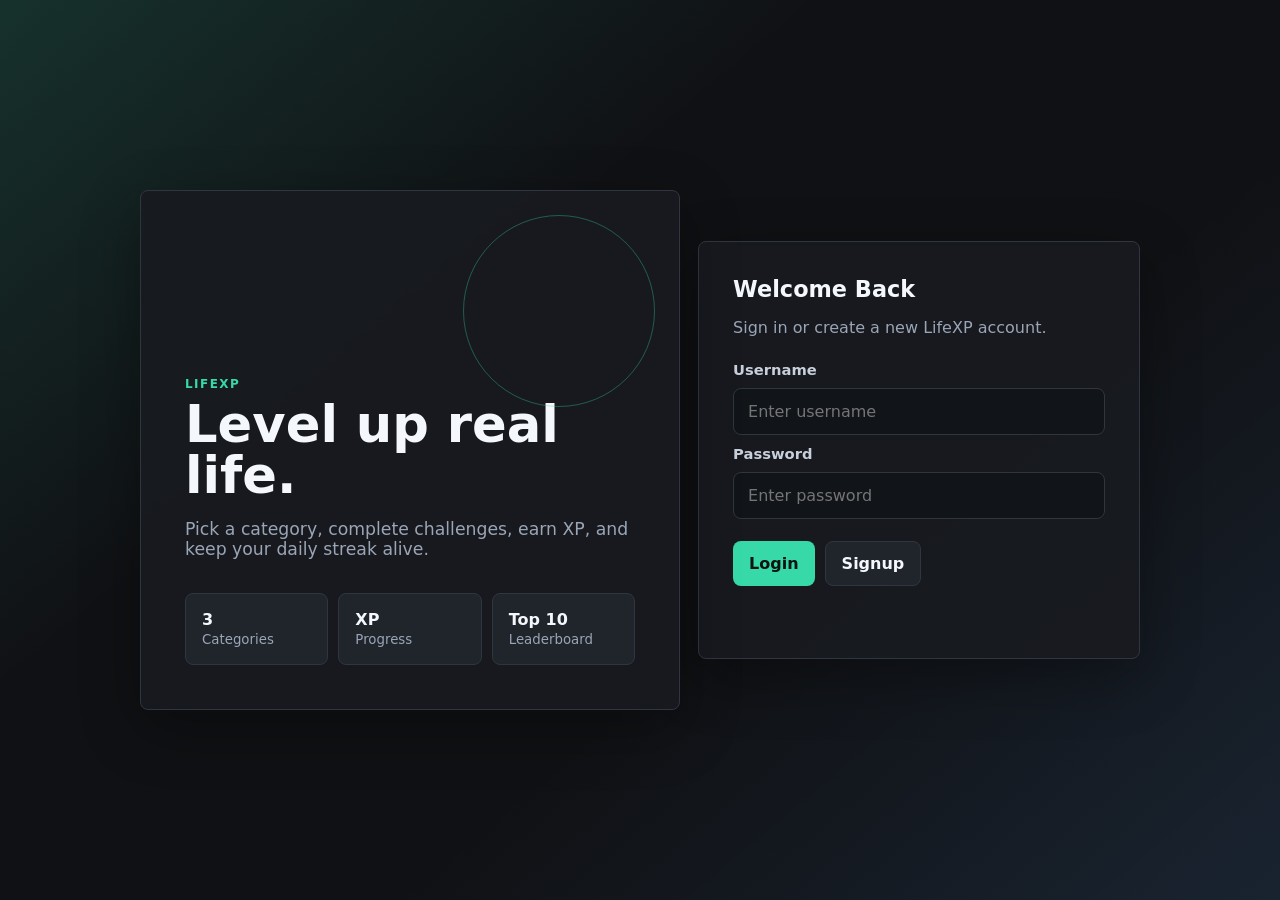
==== index.html @ dc42d2f6 "first commit" ====
<!DOCTYPE html>
<html lang="en">
<head>
  <meta charset="UTF-8">
  <meta name="viewport" content="width=device-width, initial-scale=1.0">
  <title>LifeXP | Login</title>
  <link rel="stylesheet" href="style.css">
</head>
<body class="auth-page">
  <main class="auth-shell">
    <section class="brand-panel">
      <p class="eyebrow">LifeXP</p>
      <h1>Level up real life.</h1>
      <p class="brand-copy">Pick a category, complete challenges, earn XP, and keep your daily streak alive.</p>
      <div class="preview-stats" aria-label="LifeXP stats preview">
        <div>
          <span>3</span>
          <small>Categories</small>
        </div>
        <div>
          <span>XP</span>
          <small>Progress</small>
        </div>
        <div>
          <span>Top 10</span>
          <small>Leaderboard</small>
        </div>
      </div>
    </section>

    <section class="auth-card" aria-labelledby="authTitle">
      <h2 id="authTitle">Welcome Back</h2>
      <p class="muted">Sign in or create a new LifeXP account.</p>

      <form id="authForm" class="form-stack">
        <label for="username">Username</label>
        <input id="username" name="username" type="text" autocomplete="username" placeholder="Enter username" required>

        <label for="password">Password</label>
        <input id="password" name="password" type="password" autocomplete="current-password" placeholder="Enter password" required>

        <div class="button-row">
          <button class="btn primary" type="submit" data-action="login">Login</button>
          <button class="btn secondary" type="button" id="signupBtn">Signup</button>
        </div>
      </form>

      <p id="authMessage" class="message" role="status"></p>
    </section>
  </main>

  <script src="script.js"></script>
</body>
</html>
---- style.css ----
:root {
  --bg: #101114;
  --panel: #181b20;
  --panel-2: #20242b;
  --line: #303640;
  --text: #f4f7fb;
  --muted: #9aa5b5;
  --accent: #38d9a9;
  --accent-2: #5aa9ff;
  --danger: #ff6b6b;
  --warning: #ffd166;
  --shadow: 0 18px 60px rgba(0, 0, 0, 0.32);
}

* {
  box-sizing: border-box;
}

body {
  margin: 0;
  min-height: 100vh;
  font-family: Inter, ui-sans-serif, system-ui, -apple-system, BlinkMacSystemFont, "Segoe UI", sans-serif;
  background: var(--bg);
  color: var(--text);
}

a {
  color: inherit;
  text-decoration: none;
}

button,
input,
select,
textarea {
  font: inherit;
}

.auth-page {
  display: grid;
  place-items: center;
  padding: 24px;
  background:
    linear-gradient(140deg, rgba(56, 217, 169, 0.16), transparent 35%),
    linear-gradient(320deg, rgba(90, 169, 255, 0.12), transparent 38%),
    var(--bg);
}

.auth-shell {
  width: min(1000px, 100%);
  display: grid;
  grid-template-columns: 1.1fr 0.9fr;
  gap: 18px;
  align-items: stretch;
}

.brand-panel,
.auth-card,
.challenge-panel,
.category-panel,
.table-panel,
.form-panel,
.stat-card {
  background: rgba(24, 27, 32, 0.92);
  border: 1px solid var(--line);
  border-radius: 8px;
  box-shadow: var(--shadow);
}

.brand-panel {
  min-height: 520px;
  padding: 44px;
  display: flex;
  flex-direction: column;
  justify-content: flex-end;
  overflow: hidden;
  position: relative;
}

.brand-panel::before {
  content: "";
  position: absolute;
  inset: 24px 24px auto auto;
  width: 190px;
  height: 190px;
  border: 1px solid rgba(56, 217, 169, 0.35);
  border-radius: 50%;
}

.brand-panel h1,
.topbar h1 {
  margin: 0;
  font-size: clamp(2rem, 4vw, 4.6rem);
  line-height: 1;
  letter-spacing: 0;
}

.brand-copy {
  max-width: 560px;
  margin: 18px 0 0;
  color: var(--muted);
  font-size: 1.08rem;
}

.preview-stats {
  display: grid;
  grid-template-columns: repeat(3, 1fr);
  gap: 10px;
  margin-top: 34px;
}

.preview-stats div {
  padding: 16px;
  border: 1px solid var(--line);
  border-radius: 8px;
  background: var(--panel-2);
}

.preview-stats span {
  display: block;
  font-weight: 800;
}

.preview-stats small,
.muted,
.stat-label,
.message,
.user-pill small,
.challenge-card p,
.empty-state p {
  color: var(--muted);
}

.auth-card {
  padding: 34px;
  align-self: center;
}

.auth-card h2,
.challenge-panel h2,
.category-panel h2,
.form-panel h2 {
  margin: 0;
  font-size: 1.4rem;
}

.form-stack {
  display: grid;
  gap: 10px;
  margin-top: 24px;
}

label {
  color: #c8d0dc;
  font-size: 0.92rem;
  font-weight: 700;
}

input,
select,
textarea {
  width: 100%;
  border: 1px solid var(--line);
  border-radius: 8px;
  background: #111419;
  color: var(--text);
  padding: 13px 14px;
  outline: none;
}

input:focus,
select:focus,
textarea:focus {
  border-color: var(--accent);
  box-shadow: 0 0 0 3px rgba(56, 217, 169, 0.15);
}

textarea {
  min-height: 92px;
  resize: vertical;
}

.button-row {
  display: flex;
  gap: 10px;
  flex-wrap: wrap;
  margin-top: 12px;
}

.btn {
  border: 0;
  border-radius: 8px;
  padding: 12px 16px;
  min-height: 44px;
  color: var(--text);
  cursor: pointer;
  font-weight: 800;
  transition: transform 150ms ease, opacity 150ms ease, background 150ms ease;
}

.btn:hover {
  transform: translateY(-1px);
}

.btn:disabled {
  cursor: not-allowed;
  opacity: 0.5;
  transform: none;
}

.primary {
  background: var(--accent);
  color: #061410;
}

.secondary {
  background: var(--panel-2);
  border: 1px solid var(--line);
}

.success {
  background: var(--accent-2);
  color: #06111f;
}

.danger {
  background: var(--danger);
  color: #240707;
}

.compact-btn {
  min-height: 36px;
  padding: 8px 12px;
}

.ghost {
  background: transparent;
  border: 1px solid var(--line);
}

.full-width {
  width: 100%;
}

.message {
  min-height: 22px;
  margin: 16px 0 0;
}

.message.error {
  color: var(--danger);
}

.message.success-text {
  color: var(--accent);
}

.app-shell {
  min-height: 100vh;
  display: grid;
  grid-template-columns: 260px 1fr;
}

.mobile-nav-toggle,
.sidebar-overlay {
  display: none;
}

.sidebar {
  position: sticky;
  top: 0;
  height: 100vh;
  padding: 22px;
  background: #0b0d10;
  border-right: 1px solid var(--line);
  display: flex;
  flex-direction: column;
  gap: 22px;
}

.logo {
  font-size: 1.45rem;
  font-weight: 900;
}

.nav-list {
  display: grid;
  gap: 8px;
}

.nav-item {
  width: 100%;
  text-align: left;
  border: 1px solid transparent;
  border-radius: 8px;
  padding: 12px 14px;
  background: transparent;
  color: var(--muted);
  cursor: pointer;
  font-weight: 800;
}

.nav-item:hover,
.nav-item.active {
  background: var(--panel);
  color: var(--text);
  border-color: var(--line);
}

.sidebar .btn {
  margin-top: auto;
}

.content {
  padding: 28px;
  max-width: 1180px;
  width: 100%;
}

.topbar,
.section-heading {
  display: flex;
  justify-content: space-between;
  gap: 18px;
  align-items: center;
}

.eyebrow {
  margin: 0 0 8px;
  color: var(--accent);
  text-transform: uppercase;
  letter-spacing: 0.12em;
  font-size: 0.75rem;
  font-weight: 900;
}

.user-pill,
.difficulty-badge {
  border: 1px solid var(--line);
  border-radius: 8px;
  padding: 12px 14px;
  background: var(--panel);
}

.user-pill {
  display: grid;
  gap: 4px;
  text-align: right;
  max-width: 280px;
}

.stats-grid {
  display: grid;
  grid-template-columns: repeat(3, 1fr);
  gap: 14px;
  margin: 28px 0 14px;
}

.stat-card {
  padding: 20px;
}

.stat-card strong {
  display: block;
  margin-top: 8px;
  font-size: 2rem;
}

.workspace-grid,
.friends-grid {
  display: grid;
  grid-template-columns: minmax(0, 1.35fr) minmax(280px, 0.65fr);
  gap: 14px;
}

.challenge-panel,
.category-panel,
.table-panel,
.form-panel {
  padding: 24px;
}

.no-shadow {
  box-shadow: none;
}

.challenge-card,
.empty-state {
  min-height: 210px;
  display: grid;
  align-content: center;
  margin: 22px 0;
  padding: 24px;
  border-radius: 8px;
  border: 1px solid var(--line);
  background: #111419;
}

.challenge-card h3,
.empty-state h3 {
  margin: 0 0 10px;
  font-size: 1.65rem;
}

.challenge-description {
  max-width: 680px;
}

.attempt-timer {
  color: var(--warning);
  font-weight: 800;
}

.proof-field {
  display: grid;
  gap: 8px;
  margin-bottom: 12px;
}

.hidden {
  display: none;
}

.progress-list {
  display: grid;
  gap: 12px;
  margin-top: 22px;
}

.progress-row {
  display: flex;
  justify-content: space-between;
  gap: 12px;
  padding: 14px;
  border-radius: 8px;
  background: #111419;
  border: 1px solid var(--line);
}

.table-panel {
  margin-top: 28px;
}

.leaderboard-head,
.leaderboard-row {
  display: grid;
  grid-template-columns: 80px minmax(0, 1fr) 120px;
  gap: 12px;
  align-items: center;
}

.leaderboard-head {
  color: var(--muted);
  font-weight: 800;
  padding: 0 14px 12px;
}

.leaderboard-list {
  display: grid;
  gap: 8px;
}

.leaderboard-row {
  padding: 14px;
  border: 1px solid var(--line);
  border-radius: 8px;
  background: #111419;
}

.leaderboard-row strong:last-child {
  text-align: right;
}

.friends-grid {
  margin-top: 28px;
}

.challenge-console {
  display: grid;
  gap: 14px;
  margin-top: 28px;
}

.control-grid {
  display: grid;
  grid-template-columns: minmax(220px, 1.4fr) minmax(160px, 0.5fr) auto;
  gap: 12px;
  align-items: end;
  padding: 18px;
  border: 1px solid var(--line);
  border-radius: 8px;
  background: var(--panel);
}

.control-grid label,
.category-checks {
  display: grid;
  gap: 8px;
}

.category-checks {
  grid-template-columns: repeat(2, minmax(0, 1fr));
  margin: 0;
  border: 0;
  padding: 0;
}

.category-checks legend {
  grid-column: 1 / -1;
  color: #c8d0dc;
  font-size: 0.92rem;
  font-weight: 700;
}

.category-checks label {
  display: flex;
  align-items: center;
  gap: 8px;
  min-width: 0;
  padding: 10px;
  border: 1px solid var(--line);
  border-radius: 8px;
  background: #111419;
}

.category-checks input {
  width: auto;
}

.mode-switch {
  display: grid;
  grid-template-columns: 1fr 1fr;
  gap: 8px;
}

.mode-btn {
  border: 1px solid var(--line);
  border-radius: 8px;
  background: #111419;
  color: var(--muted);
  min-height: 44px;
  padding: 10px 14px;
  cursor: pointer;
  font-weight: 900;
}

.mode-btn.active {
  color: #061410;
  background: var(--accent);
  border-color: var(--accent);
}

.simple-list {
  display: grid;
  gap: 10px;
  margin-top: 18px;
}

.simple-row {
  display: flex;
  justify-content: space-between;
  align-items: center;
  gap: 12px;
  padding: 14px;
  border: 1px solid var(--line);
  border-radius: 8px;
  background: #111419;
}

.simple-row small {
  display: block;
  color: var(--muted);
  margin-top: 4px;
}

.admin-grid {
  display: grid;
  grid-template-columns: minmax(0, 0.85fr) minmax(300px, 1.15fr);
  gap: 14px;
  margin-top: 28px;
}

.admin-wide {
  margin-top: 14px;
}

.stats-mini {
  display: grid;
  grid-template-columns: repeat(2, 1fr);
  gap: 10px;
  margin-top: 18px;
}

.stat-chip {
  padding: 14px;
  border: 1px solid var(--line);
  border-radius: 8px;
  background: #111419;
}

.stat-chip strong,
.stat-chip span {
  display: block;
}

.stat-chip span {
  color: var(--muted);
  margin-top: 4px;
}

.inline-actions {
  display: flex;
  gap: 8px;
  flex-wrap: wrap;
  justify-content: flex-end;
}

@media (max-width: 820px) {
  .auth-shell,
  .app-shell,
  .workspace-grid,
  .friends-grid,
  .stats-grid,
  .admin-grid {
    grid-template-columns: 1fr;
  }

  .brand-panel {
    min-height: auto;
    padding: 28px;
  }

  .preview-stats {
    grid-template-columns: 1fr;
  }

  .sidebar {
    position: fixed;
    z-index: 30;
    top: 0;
    left: 0;
    width: min(82vw, 300px);
    height: 100vh;
    transform: translateX(-105%);
    transition: transform 180ms ease;
  }

  .sidebar-open .sidebar {
    transform: translateX(0);
  }

  .sidebar-overlay {
    position: fixed;
    inset: 0;
    z-index: 20;
    background: rgba(0, 0, 0, 0.55);
  }

  .sidebar-open .sidebar-overlay {
    display: block;
  }

  .mobile-nav-toggle {
    display: inline-flex;
    position: fixed;
    z-index: 40;
    right: 14px;
    bottom: 14px;
    min-height: 44px;
    border: 1px solid var(--line);
    border-radius: 8px;
    padding: 10px 14px;
    background: var(--accent);
    color: #061410;
    font-weight: 900;
    box-shadow: var(--shadow);
  }

  .content {
    padding: 20px;
  }

  .topbar {
    align-items: flex-start;
    flex-direction: column;
  }

  .user-pill {
    width: 100%;
    text-align: left;
  }

  .leaderboard-head,
  .leaderboard-row {
    grid-template-columns: 54px minmax(0, 1fr) 80px;
  }

  .control-grid {
    grid-template-columns: 1fr;
  }

  .category-checks,
  .stats-mini {
    grid-template-columns: 1fr;
  }

  .simple-row {
    align-items: flex-start;
    flex-direction: column;
  }

  .inline-actions {
    width: 100%;
    justify-content: flex-start;
  }
}
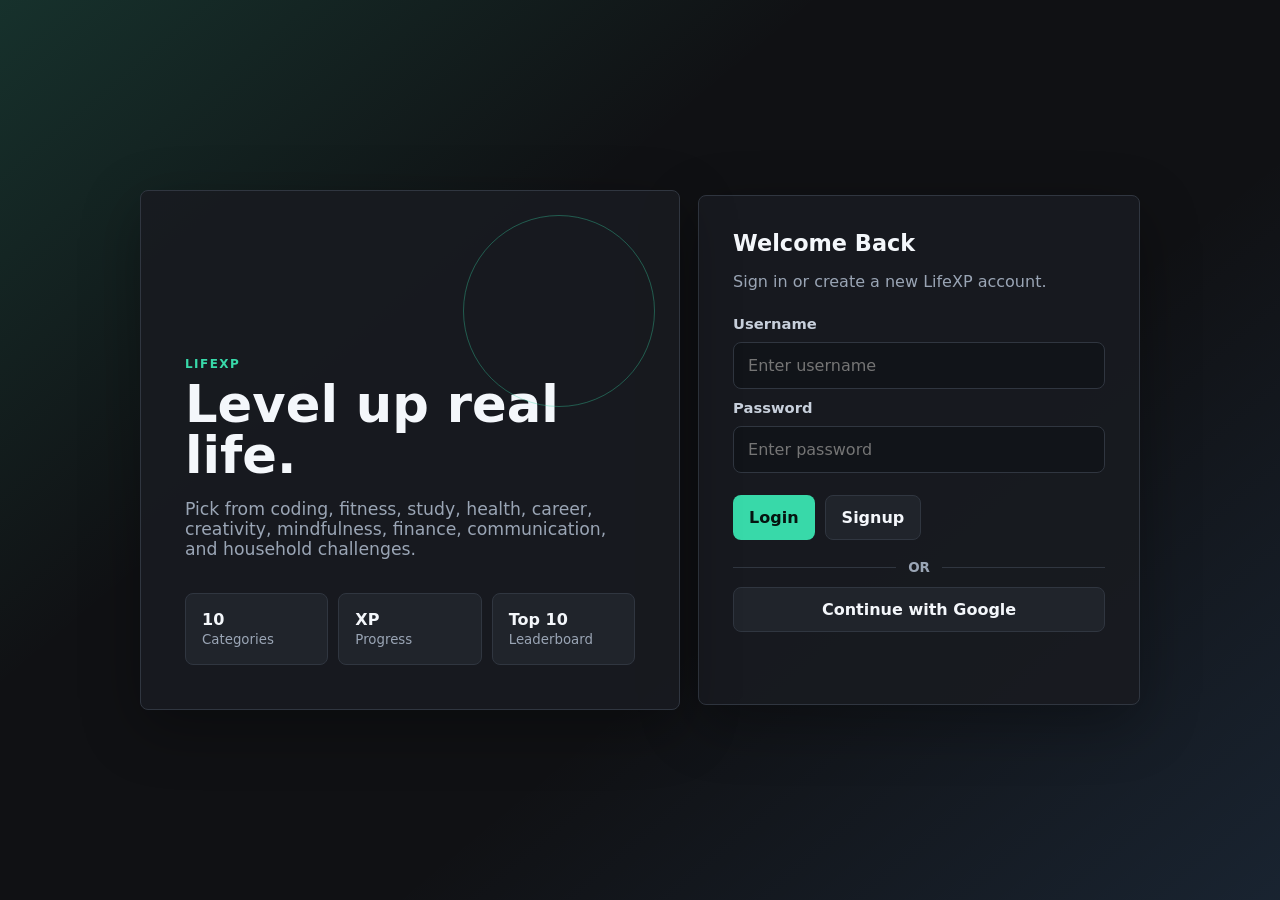
==== commit cd84f19b: "Update auth and category UI" ====
--- a/index.html
+++ b/index.html
@@ -11,10 +11,10 @@
     <section class="brand-panel">
       <p class="eyebrow">LifeXP</p>
       <h1>Level up real life.</h1>
-      <p class="brand-copy">Pick a category, complete challenges, earn XP, and keep your daily streak alive.</p>
+      <p class="brand-copy">Pick from coding, fitness, study, health, career, creativity, mindfulness, finance, communication, and household challenges.</p>
       <div class="preview-stats" aria-label="LifeXP stats preview">
         <div>
-          <span>3</span>
+          <span>10</span>
           <small>Categories</small>
         </div>
         <div>
@@ -45,10 +45,16 @@
         </div>
       </form>
 
+      <div class="auth-divider"><span>or</span></div>
+      <div id="googleLoginBtn" class="google-login-box">
+        <button class="btn secondary full-width" type="button">Continue with Google</button>
+      </div>
+
       <p id="authMessage" class="message" role="status"></p>
     </section>
   </main>
 
+  <script src="https://accounts.google.com/gsi/client" async defer></script>
   <script src="script.js"></script>
 </body>
 </html>
--- a/style.css
+++ b/style.css
@@ -417,6 +417,63 @@
   margin-bottom: 12px;
 }
 
+.proof-field > span {
+  color: #c8d0dc;
+  font-size: 0.92rem;
+  font-weight: 700;
+}
+
+.upload-control {
+  display: flex;
+  align-items: center;
+  gap: 12px;
+  padding: 14px;
+  border: 1px dashed var(--accent);
+  border-radius: 8px;
+  background: rgba(56, 217, 169, 0.08);
+  cursor: pointer;
+}
+
+.upload-control:hover {
+  background: rgba(56, 217, 169, 0.14);
+}
+
+.upload-icon {
+  display: grid;
+  place-items: center;
+  width: 42px;
+  height: 42px;
+  border-radius: 8px;
+  background: var(--accent);
+  color: #061410;
+  font-size: 1.6rem;
+  font-weight: 900;
+  line-height: 1;
+  flex: 0 0 auto;
+}
+
+.upload-control strong,
+.upload-control small {
+  display: block;
+}
+
+.upload-control small {
+  color: var(--muted);
+  margin-top: 3px;
+}
+
+.visually-hidden {
+  position: absolute;
+  width: 1px;
+  height: 1px;
+  padding: 0;
+  margin: -1px;
+  overflow: hidden;
+  clip: rect(0, 0, 0, 0);
+  white-space: nowrap;
+  border: 0;
+}
+
 .hidden {
   display: none;
 }
@@ -425,6 +482,11 @@
   display: grid;
   gap: 12px;
   margin-top: 22px;
+}
+
+.progress-list > div {
+  display: grid;
+  gap: 12px;
 }
 
 .progress-row {
@@ -435,6 +497,29 @@
   border-radius: 8px;
   background: #111419;
   border: 1px solid var(--line);
+}
+
+.auth-divider {
+  display: flex;
+  align-items: center;
+  gap: 12px;
+  margin: 20px 0 12px;
+  color: var(--muted);
+  font-size: 0.84rem;
+  font-weight: 800;
+  text-transform: uppercase;
+}
+
+.auth-divider::before,
+.auth-divider::after {
+  content: "";
+  height: 1px;
+  flex: 1;
+  background: var(--line);
+}
+
+.google-login-box {
+  min-height: 44px;
 }
 
 .table-panel {
@@ -523,6 +608,13 @@
   background: #111419;
 }
 
+.category-checks .select-all-category {
+  grid-column: 1 / -1;
+  border-color: var(--accent);
+  background: rgba(56, 217, 169, 0.08);
+  color: var(--text);
+}
+
 .category-checks input {
   width: auto;
 }
@@ -578,6 +670,61 @@
   grid-template-columns: minmax(0, 0.85fr) minmax(300px, 1.15fr);
   gap: 14px;
   margin-top: 28px;
+}
+
+.admin-access-panel {
+  margin-top: 28px;
+}
+
+.admin-secret-row {
+  display: grid;
+  grid-template-columns: minmax(160px, 0.4fr) minmax(220px, 1fr) auto auto;
+  gap: 10px;
+  align-items: end;
+}
+
+.admin-tabs {
+  display: flex;
+  gap: 8px;
+  flex-wrap: wrap;
+  margin: 18px 0;
+}
+
+.admin-tab {
+  border: 1px solid var(--line);
+  border-radius: 8px;
+  background: var(--panel);
+  color: var(--muted);
+  min-height: 40px;
+  padding: 9px 13px;
+  cursor: pointer;
+  font-weight: 900;
+}
+
+.admin-tab.active {
+  background: var(--accent);
+  border-color: var(--accent);
+  color: #061410;
+}
+
+.admin-module {
+  display: none;
+}
+
+.admin-module.active {
+  display: block;
+}
+
+.admin-search {
+  max-width: 260px;
+  min-width: 180px;
+}
+
+.admin-filter-row {
+  display: flex;
+  gap: 10px;
+  flex-wrap: wrap;
+  justify-content: flex-end;
 }
 
 .admin-wide {
@@ -699,6 +846,22 @@
     grid-template-columns: 1fr;
   }
 
+  .admin-secret-row {
+    grid-template-columns: 1fr;
+  }
+
+  .section-heading {
+    align-items: flex-start;
+    flex-direction: column;
+  }
+
+  .admin-search,
+  .admin-filter-row,
+  .admin-filter-row select {
+    width: 100%;
+    max-width: none;
+  }
+
   .category-checks,
   .stats-mini {
     grid-template-columns: 1fr;
